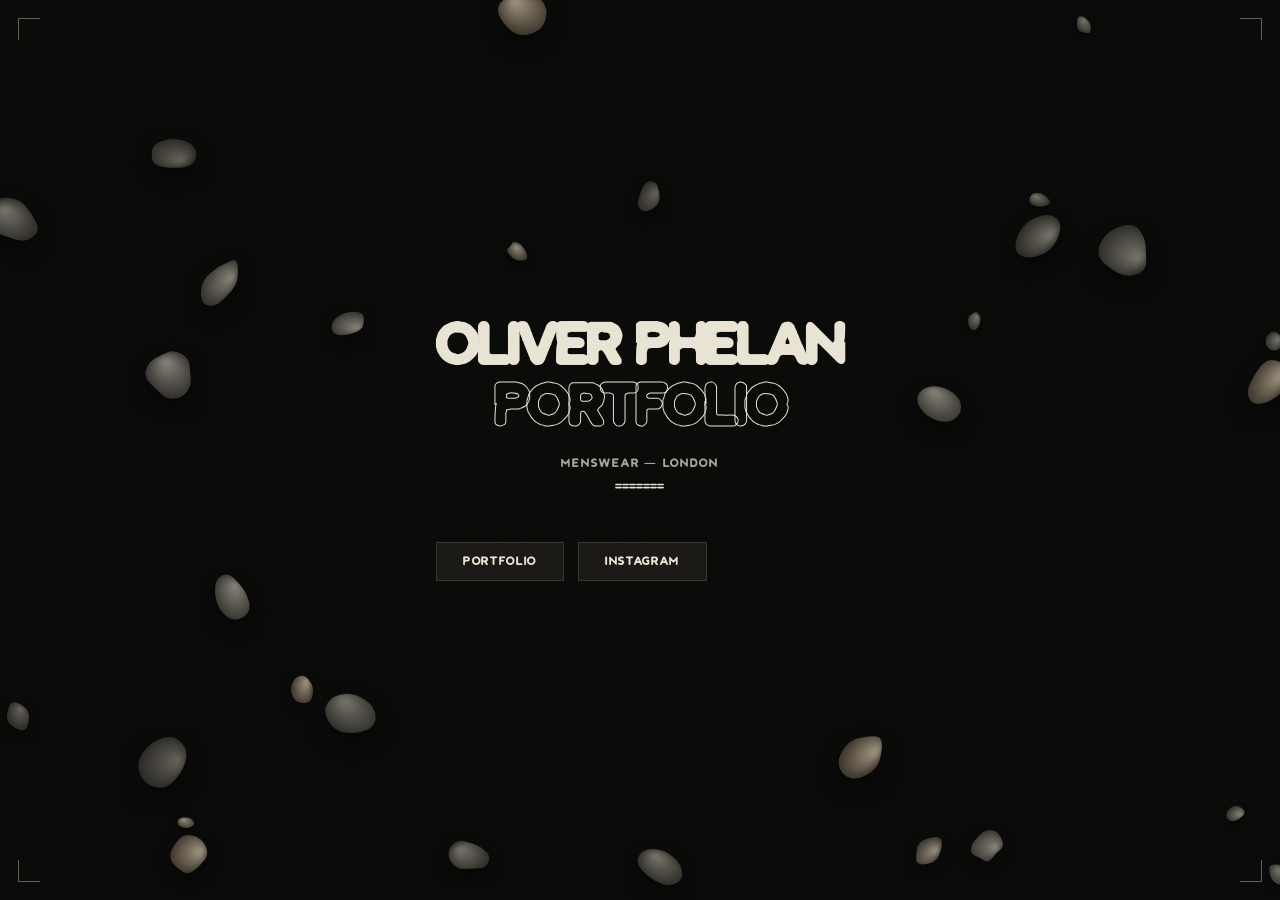
==== index.html @ bff5ec64 "Update index.html" ====
<!DOCTYPE html>
<html lang="en">
<head>
<meta charset="UTF-8">
<meta name="viewport" content="width=device-width, initial-scale=1.0">
<title>Oliver Phelan Portfolio</title>
<link rel="preconnect" href="https://fonts.googleapis.com">
<link href="https://fonts.googleapis.com/css2?family=Baloo+2:wght@400;500;700&display=swap" rel="stylesheet">
<link rel="stylesheet" href="assets/css/style.css">
<style>
  body{ overflow: hidden; }

  .stage{
    position: relative;
    z-index: 2;
    height: 100vh;
    width: 100vw;
    display: flex;
    flex-direction: column;
    align-items: center;
    justify-content: center;
    text-align: center;
  }

  #pebbles{
    position: fixed;
    inset: 0;
    z-index: 1;
    display: block;
  }

  .mark{
    font-family: var(--display);
    font-weight: 700;
    font-size: clamp(28px, 5.4vw, 58px);
    line-height: 1.05;
    letter-spacing: -0.005em;
    text-transform: uppercase;
    margin: 0;
  }

  .mark span{ display:block; }
  .mark .out{ -webkit-text-stroke: 1px var(--bone); color: transparent; }

  .tagline{
    margin-top: 18px;
    font-family: var(--mono);
    font-size: 12px;
    letter-spacing: 0.16em;
    text-transform: uppercase;
    color: var(--bone-dim);
  }

  nav.links{
    display: flex;
    gap: 14px;
    margin-top: 46px;
  }

  .tab{
    font-family: var(--mono);
    font-size: 12px;
    letter-spacing: 0.14em;
    text-transform: uppercase;
    padding: 13px 26px;
    border: 1px solid var(--line);
    background: var(--panel);
    transition: border-color 0.2s ease, color 0.2s ease, transform 0.15s ease;
  }
  .tab:hover{
    border-color: var(--rust);
    color: var(--bone);
    transform: translateY(-1px);
  }

</style>
</head>
<body class="grain">

  <div class="bracket-frame">
    <span class="tl"></span><span class="tr"></span><span class="bl"></span><span class="br"></span>
  </div>

  <canvas id="pebbles"></canvas>

  <div class="stage" id="stage">
    <div id="content">
      <h1 class="mark">
        <span>Oliver Phelan</span>
        <span class="out">Portfolio</span>
      </h1>
      <p class="tagline">Menswear — London</p>

=======
    <nav class="links">
      <a class="tab" href="portfolio.html">Portfolio</a>
      <a class="tab" href="https://instagram.com/1027.004.04204" target="_blank" rel="noopener">Instagram</a>
    </nav>

  </div>

<script src="assets/js/pebbles.js"></script>
</body>
</html>
---- assets/css/style.css ----
/* ===========================================================
   TOKENS
   Palette pulls from natural dye tones (rust/madder, dye-vat
   olive) against undyed canvas and near-black. Corner brackets
   reference flight-case hardware.

   FONT: Squid Boy Regular is a paid font, so it can't be linked
   from a free CDN. Buy it, then drop the file into
   assets/fonts/ as SquidBoyRegular.woff2 (or .otf/.ttf and
   adjust the @font-face src below) and it takes over
   automatically — Baloo 2 is just the placeholder until then.
   =========================================================== */
@font-face{
  font-family: 'Squid Boy Regular';
  src: url('../fonts/SquidBoyRegular.woff2') format('woff2'),
       url('../fonts/SquidBoyRegular.otf') format('opentype'),
       url('../fonts/SquidBoyRegular.ttf') format('truetype');
  font-weight: 400;
  font-style: normal;
  font-display: swap;
}

:root{
  --ink: #0a0a09;
  --ink-2: #141311;
  --panel: #1b1916;
  --bone: #e9e3d4;
  --bone-dim: #a8a297;
  --rust: #9a4e2e;
  --olive: #4f4a34;
  --line: rgba(233,227,212,0.14);
  --mesh: rgba(233,227,212,0.05);

  --display: 'Squid Boy Regular', 'Baloo 2', sans-serif;
  --mono: 'Squid Boy Regular', 'Baloo 2', sans-serif;
  --body: 'Squid Boy Regular', 'Baloo 2', sans-serif;
}

*{ box-sizing: border-box; }

html, body{
  margin: 0;
  padding: 0;
  background: var(--ink);
  color: var(--bone);
  font-family: var(--body);
  height: 100%;
}

a{ color: inherit; text-decoration: none; }

/* Grain + raked-sand texture, layered as fixed backgrounds so it
   reads as a surface rather than a decoration on top of content. */
.textured{
  position: relative;
  background-color: var(--ink);
  background-image:
    radial-gradient(circle at 1px 1px, rgba(233,227,212,0.05) 1px, transparent 1px),
    repeating-radial-gradient(circle at 50% 115%, transparent 0, transparent 21px, rgba(233,227,212,0.045) 22px, transparent 23px),
    repeating-radial-gradient(circle at 8% -10%, transparent 0, transparent 34px, rgba(233,227,212,0.03) 35px, transparent 36px);
  background-size: 4px 4px, 100% 100%, 100% 100%;
}

/* film-grain noise overlay via SVG turbulence, kept subtle */
.grain::before{
  content: "";
  position: fixed;
  inset: 0;
  pointer-events: none;
  opacity: 0.05;
  mix-blend-mode: overlay;
  background-image: url("data:image/svg+xml;utf8,<svg xmlns='http://www.w3.org/2000/svg' width='120' height='120'><filter id='n'><feTurbulence type='fractalNoise' baseFrequency='0.9' numOctaves='2' stitchTiles='stitch'/></filter><rect width='100%25' height='100%25' filter='url(%23n)'/></svg>");
  z-index: 999;
}

/* flight-case corner brackets */
.bracket-frame{
  position: fixed;
  inset: 18px;
  pointer-events: none;
  z-index: 998;
}
.bracket-frame span{
  position: absolute;
  width: 22px;
  height: 22px;
  border: 1.5px solid var(--bone-dim);
  opacity: 0.55;
}
.bracket-frame .tl{ top:0; left:0; border-right:none; border-bottom:none; }
.bracket-frame .tr{ top:0; right:0; border-left:none; border-bottom:none; }
.bracket-frame .bl{ bottom:0; left:0; border-right:none; border-top:none; }
.bracket-frame .br{ bottom:0; right:0; border-left:none; border-top:none; }

.eyebrow{
  font-family: var(--mono);
  font-size: 11px;
  letter-spacing: 0.18em;
  text-transform: uppercase;
  color: var(--bone-dim);
}

.hairline{
  height: 1px;
  background: var(--line);
  border: none;
}
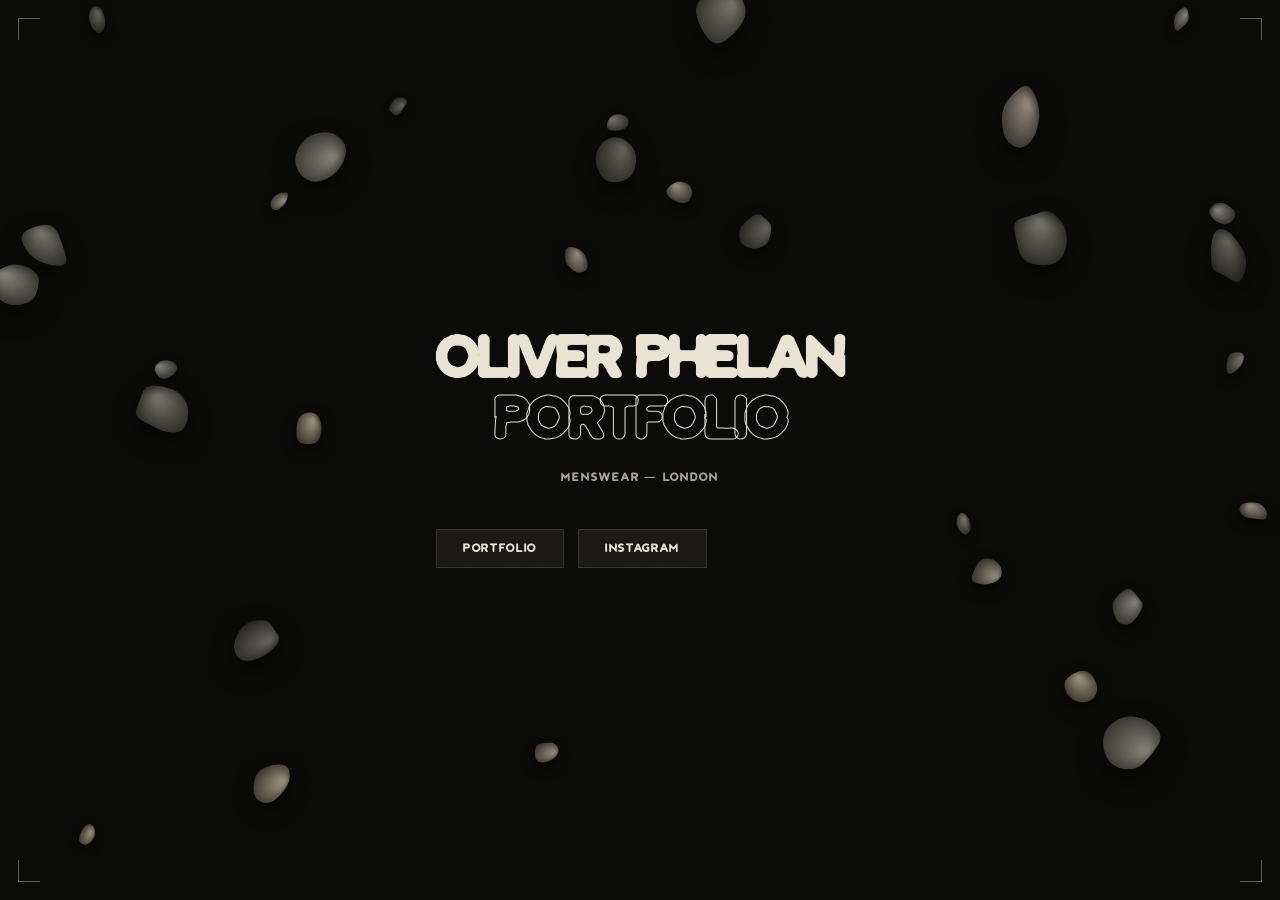
==== commit 85c80176: "Update index.html" ====
--- a/index.html
+++ b/index.html
@@ -91,7 +91,6 @@
       </h1>
       <p class="tagline">Menswear — London</p>
 
-=======
     <nav class="links">
       <a class="tab" href="portfolio.html">Portfolio</a>
       <a class="tab" href="https://instagram.com/1027.004.04204" target="_blank" rel="noopener">Instagram</a>
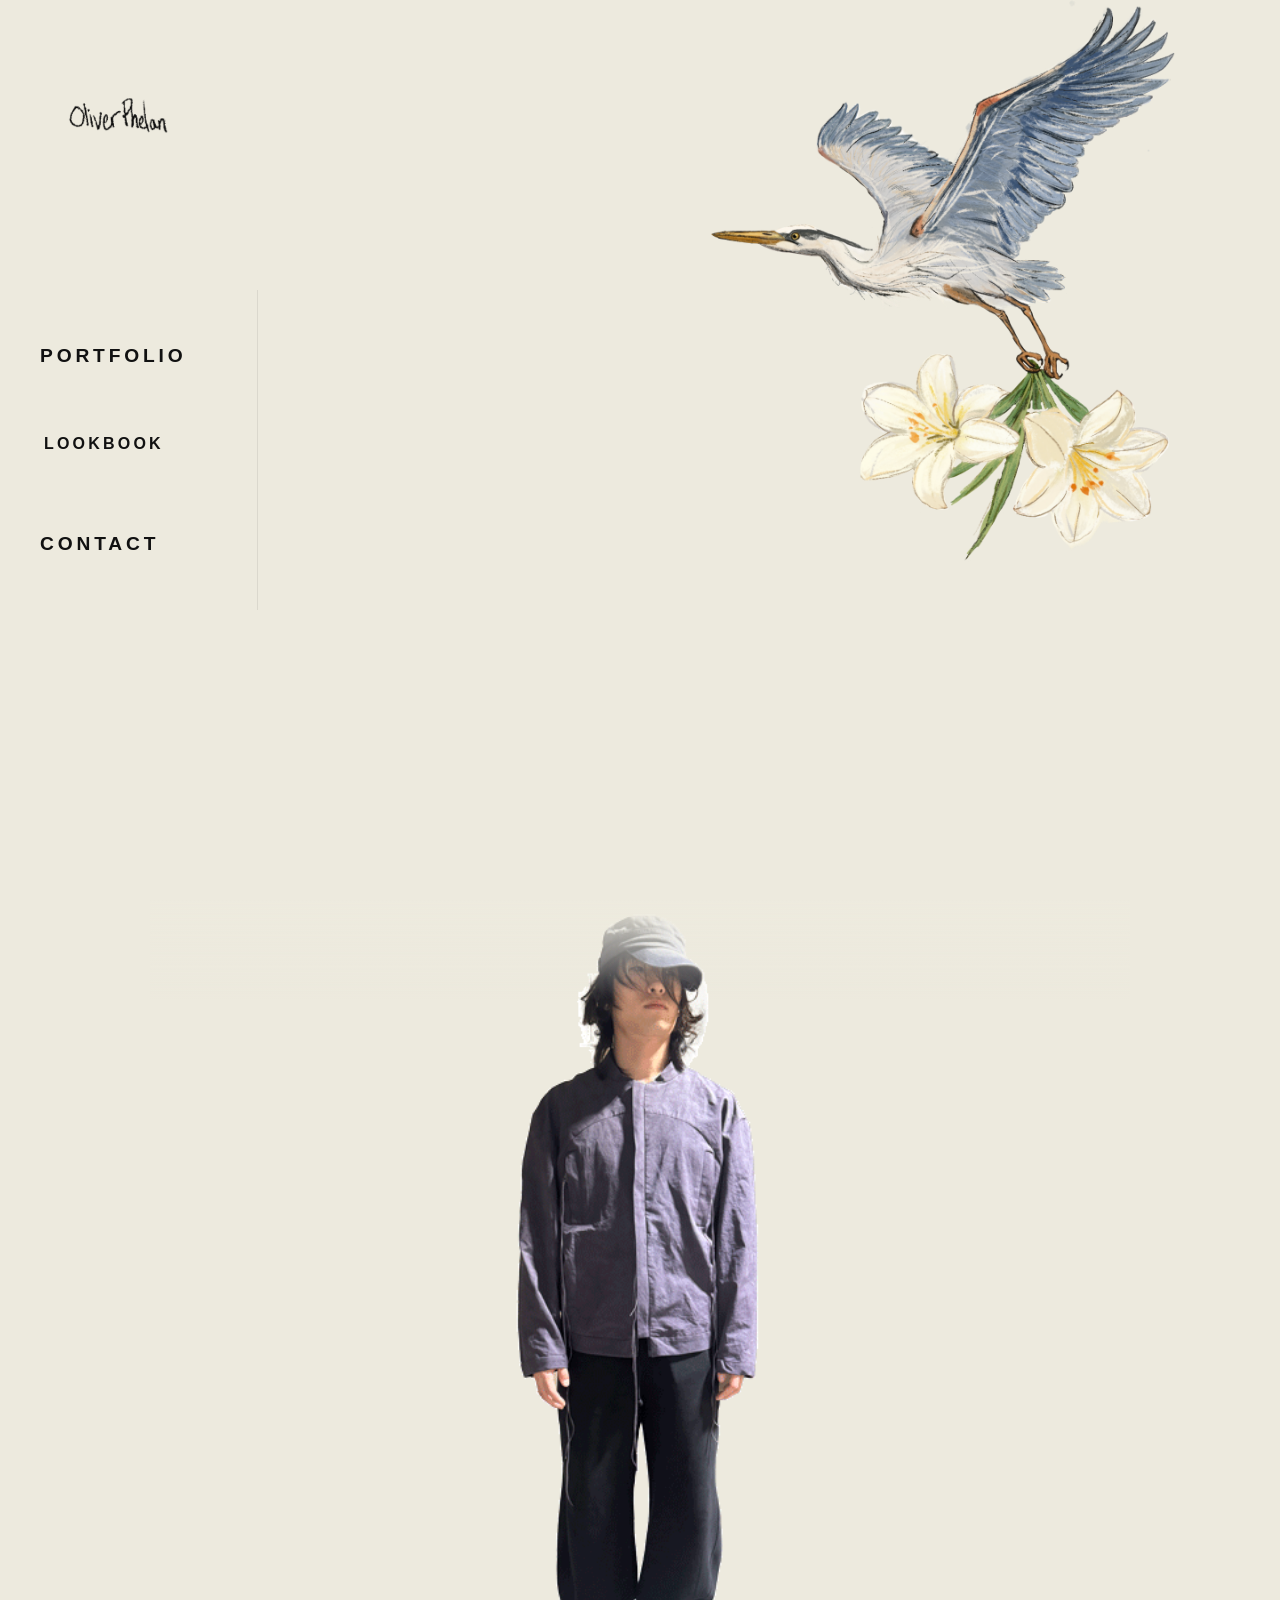
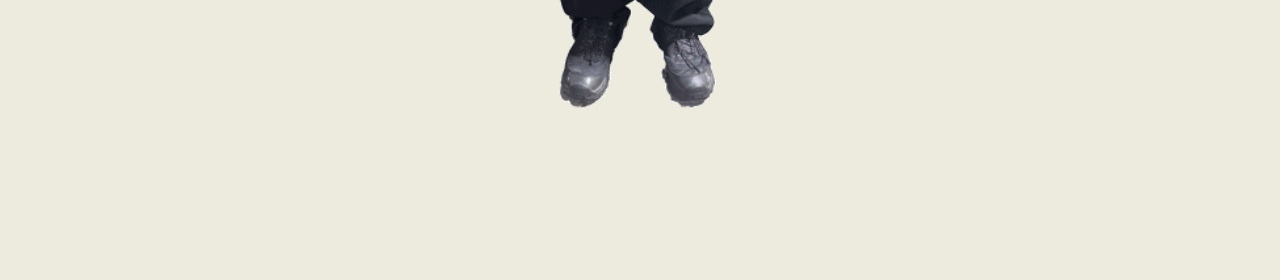
==== commit 321d723c: "changes" ====
--- a/index.html
+++ b/index.html
@@ -3,101 +3,537 @@
 <head>
 <meta charset="UTF-8">
 <meta name="viewport" content="width=device-width, initial-scale=1.0">
-<title>Oliver Phelan Portfolio</title>
+<title>Olivier Phelan — Portfolio</title>
 <link rel="preconnect" href="https://fonts.googleapis.com">
 <link href="https://fonts.googleapis.com/css2?family=Baloo+2:wght@400;500;700&display=swap" rel="stylesheet">
-<link rel="stylesheet" href="assets/css/style.css">
 <style>
-  body{ overflow: hidden; }
-
-  .stage{
+  :root {
+    color-scheme: light;
+    font-family: 'Squid Boy Regular', 'Baloo 2', sans-serif;
+  }
+
+  * {
+    box-sizing: border-box;
+    margin: 0;
+    padding: 0;
+  }
+
+  html, body {
+    min-height: 100%;
+    background: #EDEADE;
+    color: #111111;
+    overflow-x: hidden;
+  }
+
+  body {
+    --mouse-x: 50%;
+    --mouse-y: 50%;
+  }
+
+  .page {
+    min-height: 100vh;
+    display: grid;
+    grid-template-columns: 0.45fr 1.1fr;
+    align-items: center;
+    justify-items: start;
+    padding: 80px 80px 80px;
+    gap: 40px;
     position: relative;
+    z-index: 1;
+  }
+
+  body::after {
+    content: '';
+    position: fixed;
+    inset: 0;
+    pointer-events: none;
+    background-image:
+      radial-gradient(circle at var(--mouse-x) var(--mouse-y), rgba(255,255,255,0.40), transparent 12%),
+      url('data:image/svg+xml;utf8,<svg xmlns="http://www.w3.org/2000/svg" width="300" height="300"><filter id="n"><feTurbulence type="fractalNoise" baseFrequency="0.9" numOctaves="2" stitchTiles="stitch"/></filter><rect width="100%" height="100%" filter="url(%23n)"/></svg>');
+    mix-blend-mode: screen;
+    opacity: 0.7;
+    z-index: -2;
+    transition: opacity 0.15s ease;
+  }
+
+  .hero-flyer {
+    position: fixed;
+    right: clamp(32px, 10vw, 96px);
+    top: 32%;
+    transform: translate(0, -50%);
+    width: min(520px, 40vw);
+    max-width: 480px;
     z-index: 2;
-    height: 100vh;
-    width: 100vw;
+    display: block;
+    cursor: pointer;
+    animation: fly-around 5.8s ease-in-out infinite;
+    transition: transform 240ms ease;
+  }
+
+  .hero-flyer:hover {
+    transform: translate(0, -50%) scale(1.02);
+  }
+
+  .hero-flyer img {
+    width: 100%;
+    height: auto;
+    display: block;
+    object-fit: contain;
+    border-radius: 0;
+    box-shadow: none;
+    background: transparent;
+  }
+
+  @keyframes fly-around {
+    0%, 100% { transform: translate(0, -50%) rotate(-1deg) scale(1); }
+    18% { transform: translate(8px, -54%) rotate(2deg) scale(1.01); }
+    38% { transform: translate(-10px, -48%) rotate(-2deg) scale(0.99); }
+    62% { transform: translate(7px, -50%) rotate(1deg) scale(1.02); }
+    82% { transform: translate(-5px, -52%) rotate(-1deg) scale(0.98); }
+  }
+
+  .landing-logo-link {
+    position: fixed;
+    top: 28px;
+    left: 28px;
+    width: min(300px, 34vw);
+    max-width: 260px;
+    z-index: 2;
+    display: block;
+    text-decoration: none;
+  }
+
+  .landing-logo {
+    width: 100%;
+    height: auto;
+    object-fit: contain;
+    display: block;
+    pointer-events: none;
+  }
+
+  .side-nav {
     display: flex;
     flex-direction: column;
-    align-items: center;
     justify-content: center;
-    text-align: center;
-  }
-
-  #pebbles{
-    position: fixed;
-    inset: 0;
+    align-items: flex-start;
+    gap: 60px;
+    position: absolute;
+    top: 50%;
+    left: 40px;
+    transform: translateY(-50%);
+    min-height: auto;
+  }
+
+  .side-nav::before {
+    content: '';
+    position: absolute;
+    right: -50px;
+    top: 50%;
+    transform: translateY(-50%);
+    width: 1px;
+    height: 320px;
+    background: rgba(17,17,17,0.08);
+  }
+
+  .side-link {
+    font-size: 16px;
+    letter-spacing: 0.2em;
+    text-transform: uppercase;
+    font-weight: 700;
+    color: #111111;
+    text-decoration: none;
+    transition: transform 0.2s ease, color 0.2s ease;
+  }
+
+  .lookbook-group {
+    display: flex;
+    flex-direction: column;
+    gap: 12px;
+    padding-left: 4px;
+  }
+
+  .lookbook-title {
+    font-size: 16px;
+    letter-spacing: 0.2em;
+    text-transform: uppercase;
+    font-weight: 700;
+    color: #111111;
+    text-align: left;
+    cursor: default;
+  }
+
+  .lookbook-list {
+    max-height: 0;
+    opacity: 0;
+    visibility: hidden;
+    overflow: visible;
+    display: flex;
+    flex-direction: column;
+    gap: 10px;
+    padding-left: 14px;
+    transition: max-height 320ms ease, opacity 320ms ease, visibility 320ms ease;
+  }
+
+  .lookbook-group:hover .lookbook-list {
+    max-height: 260px;
+    opacity: 1;
+    visibility: visible;
+  }
+
+  .lookbook-item {
+    display: block;
+    font-size: 16px;
+    letter-spacing: 0.2em;
+    text-transform: uppercase;
+    color: #111111;
+    text-decoration: none;
+    opacity: 0;
+    transform: translateY(-6px);
+    transition: transform 220ms ease, opacity 220ms ease;
+    white-space: nowrap;
+  }
+
+  .lookbook-item:hover {
+    opacity: 1;
+  }
+
+  .lookbook-group:hover .lookbook-item:nth-of-type(1) {
+    opacity: 0.9;
+    transform: translateY(0) translateX(4px);
+    transition-delay: 80ms;
+  }
+
+  .lookbook-group:hover .lookbook-item:nth-of-type(2) {
+    opacity: 0.9;
+    transform: translateY(0) translateX(8px);
+    transition-delay: 140ms;
+  }
+
+  .lookbook-group:hover .lookbook-item:nth-of-type(3) {
+    opacity: 0.9;
+    transform: translateY(0) translateX(12px);
+    transition-delay: 200ms;
+  }
+
+  .lookbook-item:nth-of-type(2) {
+    transform: translateX(8px);
+  }
+
+  .lookbook-item:nth-of-type(3) {
+    transform: translateX(12px);
+  }
+
+  .side-nav a.side-link,
+  .lookbook-item {
+    font-size: 19.2px;
+    padding: 8px 0;
+    display: inline-block;
+  }
+
+  .side-link:hover {
+    color: #000000;
+    transform: translateX(8px);
+  }
+
+  .section {
+    padding: 120px 80px;
+    max-width: 960px;
+    margin: 0 auto;
+  }
+
+  .hero-gif-section {
+    padding: 0 80px 140px;
+    max-width: 980px;
+    margin: 0 auto;
+    position: relative;
     z-index: 1;
+  }
+
+  .hero-gif-inner {
+    display: grid;
+    place-items: center;
+    gap: 28px;
+    background: transparent;
+  }
+
+  .hero-gif-inner img {
+    width: min(100%, 630px);
+    max-width: 100%;
+    height: auto;
     display: block;
-  }
-
-  .mark{
-    font-family: var(--display);
-    font-weight: 700;
-    font-size: clamp(28px, 5.4vw, 58px);
-    line-height: 1.05;
-    letter-spacing: -0.005em;
-    text-transform: uppercase;
-    margin: 0;
-  }
-
-  .mark span{ display:block; }
-  .mark .out{ -webkit-text-stroke: 1px var(--bone); color: transparent; }
-
-  .tagline{
-    margin-top: 18px;
-    font-family: var(--mono);
-    font-size: 12px;
-    letter-spacing: 0.16em;
-    text-transform: uppercase;
-    color: var(--bone-dim);
-  }
-
-  nav.links{
-    display: flex;
-    gap: 14px;
-    margin-top: 46px;
-  }
-
-  .tab{
-    font-family: var(--mono);
-    font-size: 12px;
-    letter-spacing: 0.14em;
-    text-transform: uppercase;
-    padding: 13px 26px;
-    border: 1px solid var(--line);
-    background: var(--panel);
-    transition: border-color 0.2s ease, color 0.2s ease, transform 0.15s ease;
-  }
-  .tab:hover{
-    border-color: var(--rust);
-    color: var(--bone);
-    transform: translateY(-1px);
-  }
-
+    object-fit: contain;
+    border-radius: 22px;
+    box-shadow: none;
+    background: transparent;
+  }
+
+  .hero-gif-section::before {
+    content: '';
+    position: absolute;
+    top: 0;
+    left: 0;
+    right: 0;
+    height: 100px;
+    background: linear-gradient(180deg, #EDEADE 0%, rgba(237,234,222,0) 100%);
+    pointer-events: none;
+  }
+
+  .section + .section {
+    padding-top: 80px;
+  }
+
+  .section h2 {
+    font-size: 32px;
+    margin-bottom: 16px;
+  }
+
+  .section p {
+    color: #6f6a60;
+    line-height: 1.8;
+    max-width: 42rem;
+  }
+
+  @media (max-width: 1080px) {
+    .page {
+      grid-template-columns: 1fr;
+      padding: 80px 40px 100px;
+    }
+
+    .side-nav {
+      flex-direction: row;
+      justify-content: center;
+      align-items: center;
+      gap: 24px;
+    }
+
+    .side-nav::before {
+      display: none;
+    }
+  }
+
+  @media (max-width: 720px) {
+    .page {
+      padding: 80px 24px 80px;
+      gap: 24px;
+    }
+
+    .hero-flyer {
+      position: absolute;
+      right: 50%;
+      top: 20%;
+      transform: translate(50%, -50%);
+      width: min(440px, 72vw);
+      max-width: 440px;
+    }
+
+    .side-nav {
+      flex-direction: column;
+      gap: 18px;
+    }
+  }
+  /* Flower hover visual for interactive elements */
+  a, button, .side-link, .lookbook-item, .contact-link, .carousel-item {
+    position: relative;
+    z-index: 1;
+    overflow: visible;
+  }
+
+  a::before, button::before, .side-link::before, .lookbook-item::before, .contact-link::before, .carousel-item::before {
+    content: '';
+    position: absolute;
+    left: 50%;
+    top: 50%;
+    transform: translate(-50%, -50%) translate(var(--flower-dx, 0px), var(--flower-dy, 0px)) rotate(var(--flower-rot, 0deg)) scale(var(--flower-scale, 1));
+    width: var(--flower-size, 120px);
+    height: var(--flower-size, 120px);
+    background-image: url('assets/flower.png');
+    background-size: contain;
+    background-repeat: no-repeat;
+    opacity: 0;
+    pointer-events: none;
+    transition: opacity 260ms ease, transform 260ms ease;
+    z-index: 0;
+  }
+
+  .flower-hover::before {
+    opacity: 0.22;
+  }
 </style>
 </head>
-<body class="grain">
-
-  <div class="bracket-frame">
-    <span class="tl"></span><span class="tr"></span><span class="bl"></span><span class="br"></span>
+<body>
+  <a class="landing-logo-link" href="contact.html" aria-label="Contact">
+    <img class="landing-logo" src="assets/top-left.png" alt="Top left logo" />
+  </a>
+  <div class="page">
+    <nav class="side-nav">
+      <a class="side-link" href="portfolio.html">Portfolio</a>
+      <div class="lookbook-group">
+        <span class="lookbook-title">Lookbook</span>
+        <div class="lookbook-list">
+          <a class="lookbook-item" href="lookbook.html#section-63">SECTION 63</a>
+          <a class="lookbook-item" href="lookbook.html#boro">BORO</a>
+          <a class="lookbook-item" href="lookbook.html#seduction">SEDUCTION</a>
+        </div>
+      </div>
+      <a class="side-link" href="contact.html">Contact</a>
+    </nav>
   </div>
 
-  <canvas id="pebbles"></canvas>
-
-  <div class="stage" id="stage">
-    <div id="content">
-      <h1 class="mark">
-        <span>Oliver Phelan</span>
-        <span class="out">Portfolio</span>
-      </h1>
-      <p class="tagline">Menswear — London</p>
-
-    <nav class="links">
-      <a class="tab" href="portfolio.html">Portfolio</a>
-      <a class="tab" href="https://instagram.com/1027.004.04204" target="_blank" rel="noopener">Instagram</a>
-    </nav>
-
+  <a class="hero-flyer" href="https://www.instagram.com/1027.004.04204/?hl=en" target="_blank" rel="noreferrer" aria-label="Visit Instagram">
+    <img src="assets/hero-front.png" alt="Front page hero image for Instagram" />
+  </a>
+
+  <div class="hero-gif-section">
+    <div class="hero-gif-inner">
+      <img src="assets/hero.gif" alt="Scroll reveal hero GIF" />
+    </div>
   </div>
 
-<script src="assets/js/pebbles.js"></script>
+<script>
+  const body = document.body;
+
+  document.addEventListener('mousemove', event => {
+    const x = (event.clientX / window.innerWidth) * 100;
+    const y = (event.clientY / window.innerHeight) * 100;
+    body.style.setProperty('--mouse-x', `${x}%`);
+    body.style.setProperty('--mouse-y', `${y}%`);
+  });
+
+  // Global flower cursor: cycles images from assets/flowers and crossfades between them
+  (function(){
+    // build image list: flowers_03.png .. flowers_27.png
+    const images = [];
+    for(let i=3;i<=27;i++){
+      const n = String(i).padStart(2,'0');
+      images.push(`assets/flowers/flowers_${n}.png`);
+    }
+
+    // create container
+    const container = document.createElement('div');
+    container.id = 'flower-cursor';
+    container.setAttribute('aria-hidden','true');
+    container.style.position = 'fixed';
+    container.style.left = '50%';
+    container.style.top = '50%';
+    container.style.width = '120px';
+    container.style.height = '120px';
+    container.style.pointerEvents = 'none';
+    container.style.transform = 'translate(-50%,-50%)';
+    container.style.transition = 'opacity 260ms ease, transform 120ms linear';
+    container.style.opacity = '0';
+    container.style.zIndex = '0';
+    container.innerHTML = '<img class="flower-image"/>';
+    document.body.appendChild(container);
+
+    const flowerImg = container.querySelector('.flower-image');
+    flowerImg.style.position = 'absolute';
+    flowerImg.style.left = '0';
+    flowerImg.style.top = '0';
+    flowerImg.style.width = '100%';
+    flowerImg.style.height = '100%';
+    flowerImg.style.objectFit = 'contain';
+    flowerImg.style.pointerEvents = 'none';
+    flowerImg.style.transition = 'opacity 380ms ease';
+    flowerImg.style.opacity = '0';
+
+    function preload(src){ const i = new Image(); i.src = src; }
+
+    let order = images.slice().sort(() => Math.random() - 0.5);
+    let idx = Math.floor(Math.random() * order.length);
+    flowerImg.src = order[idx];
+    flowerImg.style.opacity = '1';
+    preload(order[(idx + 1) % order.length]);
+
+    let cycleTimer = 0;
+    function crossfadeTo(src){
+      flowerImg.style.opacity = '0';
+      setTimeout(() => {
+        flowerImg.src = src;
+        flowerImg.style.opacity = '1';
+      }, 260);
+    }
+    function startCycle(){ if(cycleTimer) clearInterval(cycleTimer); cycleTimer = setInterval(() => { idx = (idx + 1) % order.length; crossfadeTo(order[idx]); }, 2600); }
+    function stopCycle(){ if(cycleTimer) clearInterval(cycleTimer); cycleTimer = 0; }
+
+    // motion animation for subtle wind-like offsets
+    let animRaf = 0;
+    let animSeed = Math.random()*1000;
+    let animStart = 0;
+    function startAnimFor(target){
+      if(!target) return;
+      if(!target.dataset.flowerSeed) target.dataset.flowerSeed = String(Math.random()*1000);
+      animSeed = +target.dataset.flowerSeed;
+      const size = Math.min(220, Math.max(72, Math.round(target.offsetWidth * 0.9)));
+      container.style.width = size + 'px';
+      container.style.height = size + 'px';
+      container.style.setProperty('--flower-size', size + 'px');
+      animStart = performance.now();
+      function frame(t){
+        if(container._lockedTo !== target) return;
+        const dt = (t - animStart)/1000;
+        const ax = Math.sin(dt*1.2 + animSeed) * 8 + (animSeed%3 - 1);
+        const ay = Math.cos(dt*1.1 + animSeed*1.5) * 5;
+        const rot = Math.sin(dt*0.8 + animSeed*0.7) * 4;
+        container.style.transform = `translate(-50%,-50%) translate(${ax.toFixed(2)}px, ${ay.toFixed(2)}px) rotate(${rot.toFixed(2)}deg)`;
+        animRaf = requestAnimationFrame(frame);
+      }
+      cancelAnimationFrame(animRaf);
+      animRaf = requestAnimationFrame(frame);
+    }
+    function stopAnim(){ cancelAnimationFrame(animRaf); animRaf = 0; container.style.transform = 'translate(-50%,-50%)'; }
+
+    // update position: lock to target center while hovering, otherwise follow cursor
+    document.addEventListener('mousemove', e => {
+      if(container._lockedTo){
+        const r = container._lockedTo.getBoundingClientRect();
+        const x = r.left + r.width/2;
+        const y = r.top + r.height/2;
+        container.style.left = x + 'px';
+        container.style.top = y + 'px';
+      } else {
+        container.style.left = e.clientX + 'px';
+        container.style.top = e.clientY + 'px';
+      }
+    });
+
+    // hover handlers
+    let hovered = null;
+    function onHoverStart(target){
+      if(!target) return;
+      if(hovered === target) return;
+      hovered = target;
+      container._lockedTo = target;
+      container.style.opacity = '0.22';
+      idx = Math.floor(Math.random()*order.length);
+      flowerImg.src = order[idx];
+      flowerImg.style.opacity = '1';
+      preload(order[(idx+1)%order.length]);
+      startCycle();
+      startAnimFor(target);
+      target.classList.add('flower-hover');
+    }
+    function onHoverEnd(target){
+      if(hovered !== target) return;
+      target.classList.remove('flower-hover');
+      hovered = null;
+      container._lockedTo = null;
+      container.style.opacity = '0';
+      stopCycle();
+      stopAnim();
+    }
+
+    document.addEventListener('mouseover', e => {
+      const t = e.target.closest('a, button, [role="button"], .lookbook-item, .side-link, .contact-link, .carousel-item');
+      if(!t) return;
+      onHoverStart(t);
+    });
+    document.addEventListener('mouseout', e => {
+      if (!hovered) return;
+      const to = e.relatedTarget;
+      if (to && hovered.contains(to)) return;
+      onHoverEnd(hovered);
+    });
+  })();
+</script>
 </body>
 </html>
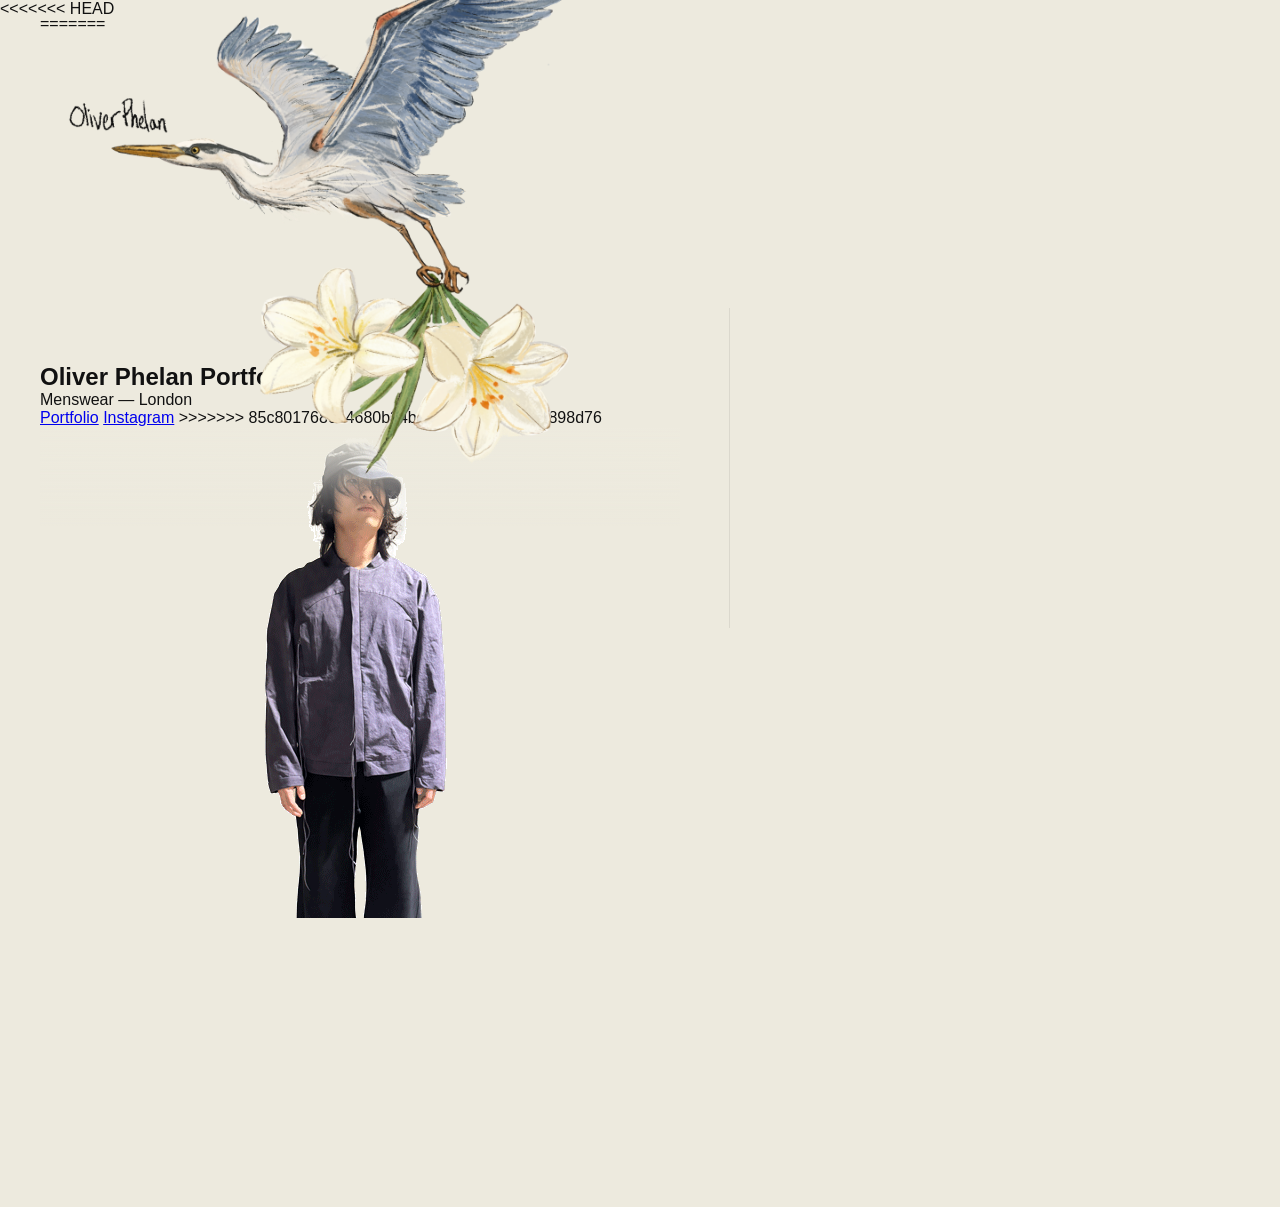
==== commit acea6dd9: "Update index.html" ====
--- a/index.html
+++ b/index.html
@@ -360,6 +360,7 @@
   }
 </style>
 </head>
+<<<<<<< HEAD
 <body>
   <a class="landing-logo-link" href="contact.html" aria-label="Contact">
     <img class="landing-logo" src="assets/top-left.png" alt="Top left logo" />
@@ -376,6 +377,27 @@
         </div>
       </div>
       <a class="side-link" href="contact.html">Contact</a>
+=======
+<body class="grain">
+
+  <div class="bracket-frame">
+    <span class="tl"></span><span class="tr"></span><span class="bl"></span><span class="br"></span>
+  </div>
+
+  <canvas id="pebbles"></canvas>
+
+  <div class="stage" id="stage">
+    <div id="content">
+      <h1 class="mark">
+        <span>Oliver Phelan</span>
+        <span class="out">Portfolio</span>
+      </h1>
+      <p class="tagline">Menswear — London</p>
+
+    <nav class="links">
+      <a class="tab" href="portfolio.html">Portfolio</a>
+      <a class="tab" href="https://instagram.com/1027.004.04204" target="_blank" rel="noopener">Instagram</a>
+>>>>>>> 85c8017686a4680b34b6b70b98b5d3cc6b898d76
     </nav>
   </div>
 
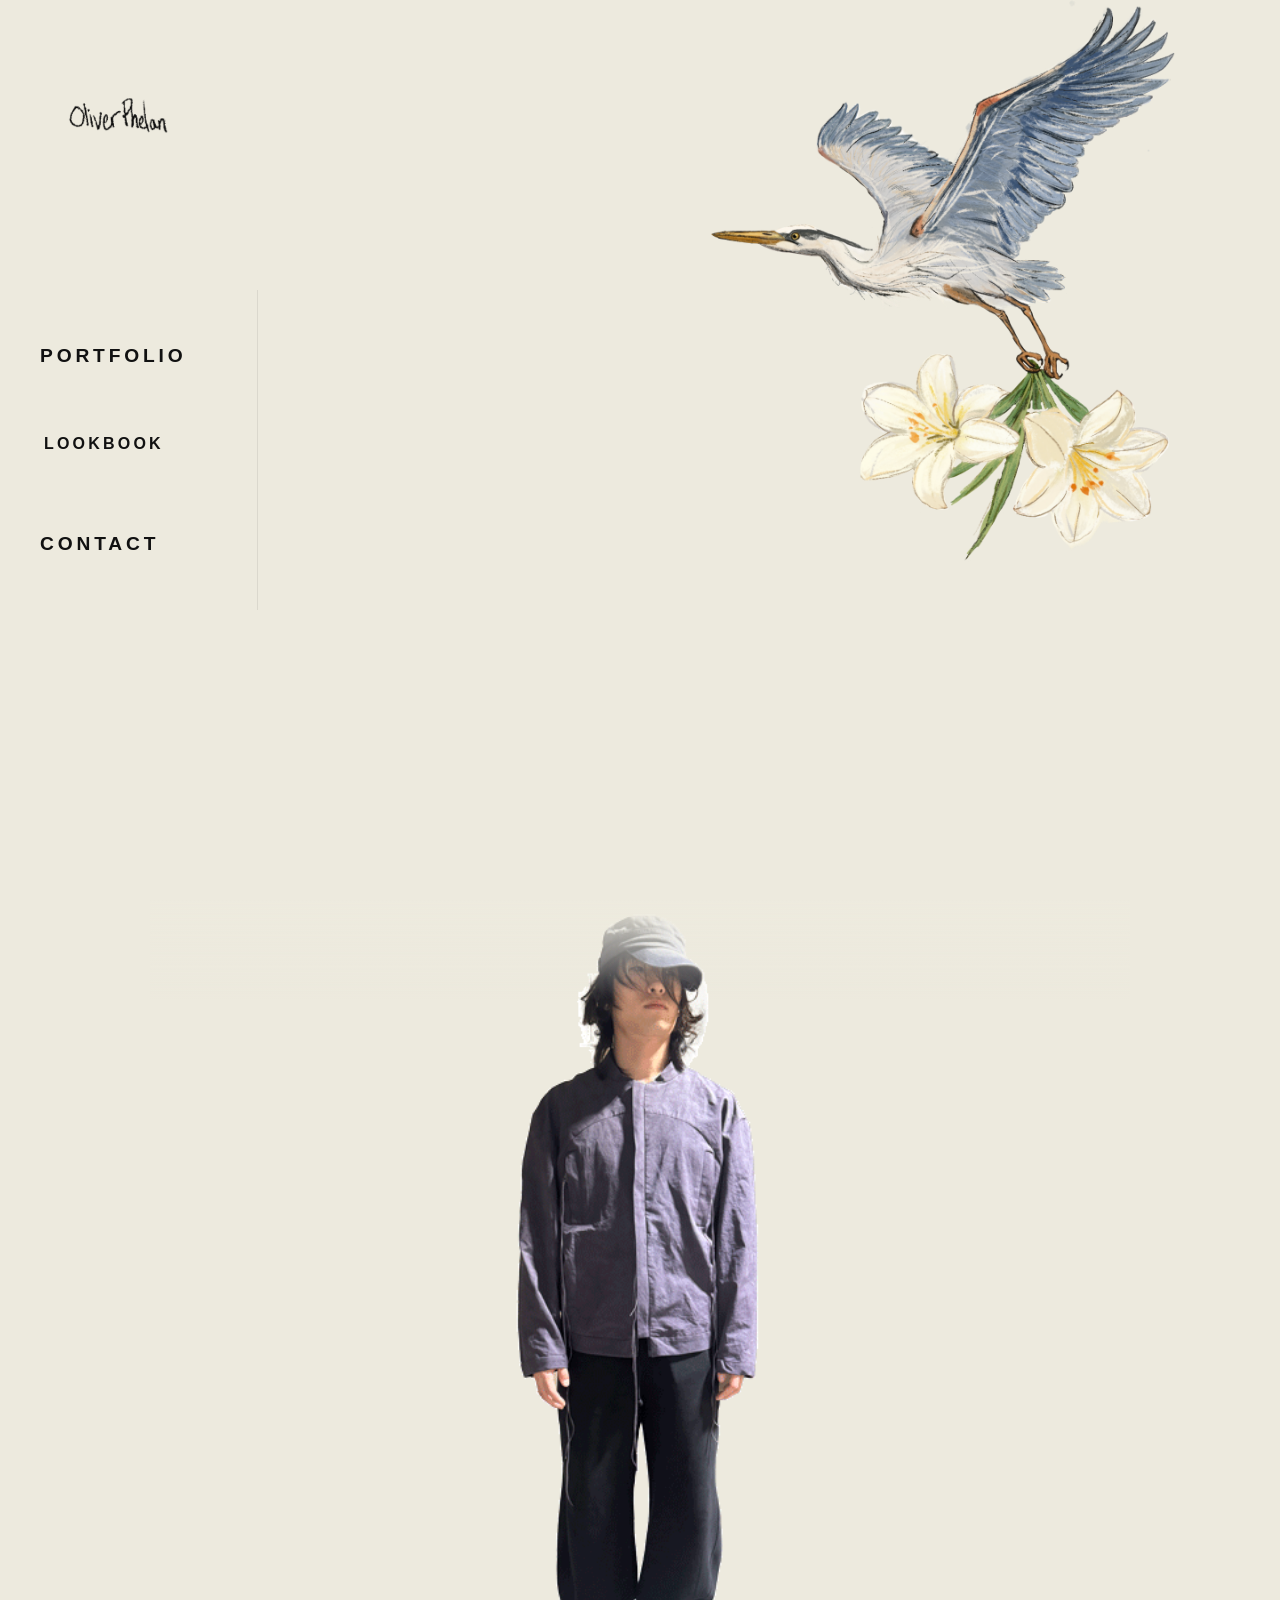
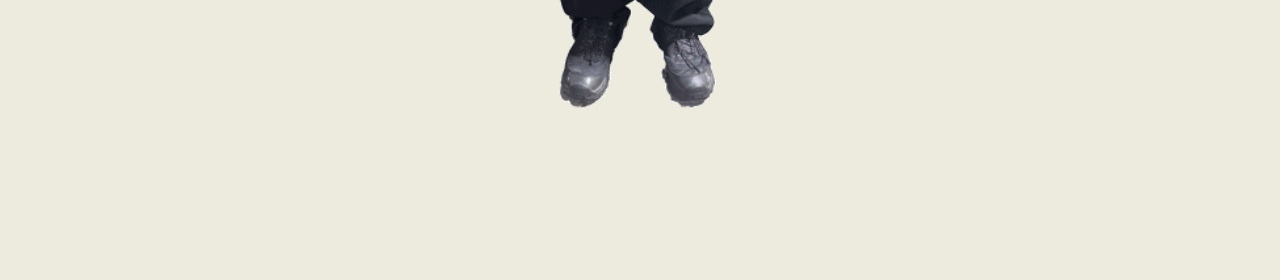
==== commit eea594d0: "Restore working landing page and update portfolio manifest" ====
--- a/index.html
+++ b/index.html
@@ -360,7 +360,6 @@
   }
 </style>
 </head>
-<<<<<<< HEAD
 <body>
   <a class="landing-logo-link" href="contact.html" aria-label="Contact">
     <img class="landing-logo" src="assets/top-left.png" alt="Top left logo" />
@@ -377,27 +376,6 @@
         </div>
       </div>
       <a class="side-link" href="contact.html">Contact</a>
-=======
-<body class="grain">
-
-  <div class="bracket-frame">
-    <span class="tl"></span><span class="tr"></span><span class="bl"></span><span class="br"></span>
-  </div>
-
-  <canvas id="pebbles"></canvas>
-
-  <div class="stage" id="stage">
-    <div id="content">
-      <h1 class="mark">
-        <span>Oliver Phelan</span>
-        <span class="out">Portfolio</span>
-      </h1>
-      <p class="tagline">Menswear — London</p>
-
-    <nav class="links">
-      <a class="tab" href="portfolio.html">Portfolio</a>
-      <a class="tab" href="https://instagram.com/1027.004.04204" target="_blank" rel="noopener">Instagram</a>
->>>>>>> 85c8017686a4680b34b6b70b98b5d3cc6b898d76
     </nav>
   </div>
 
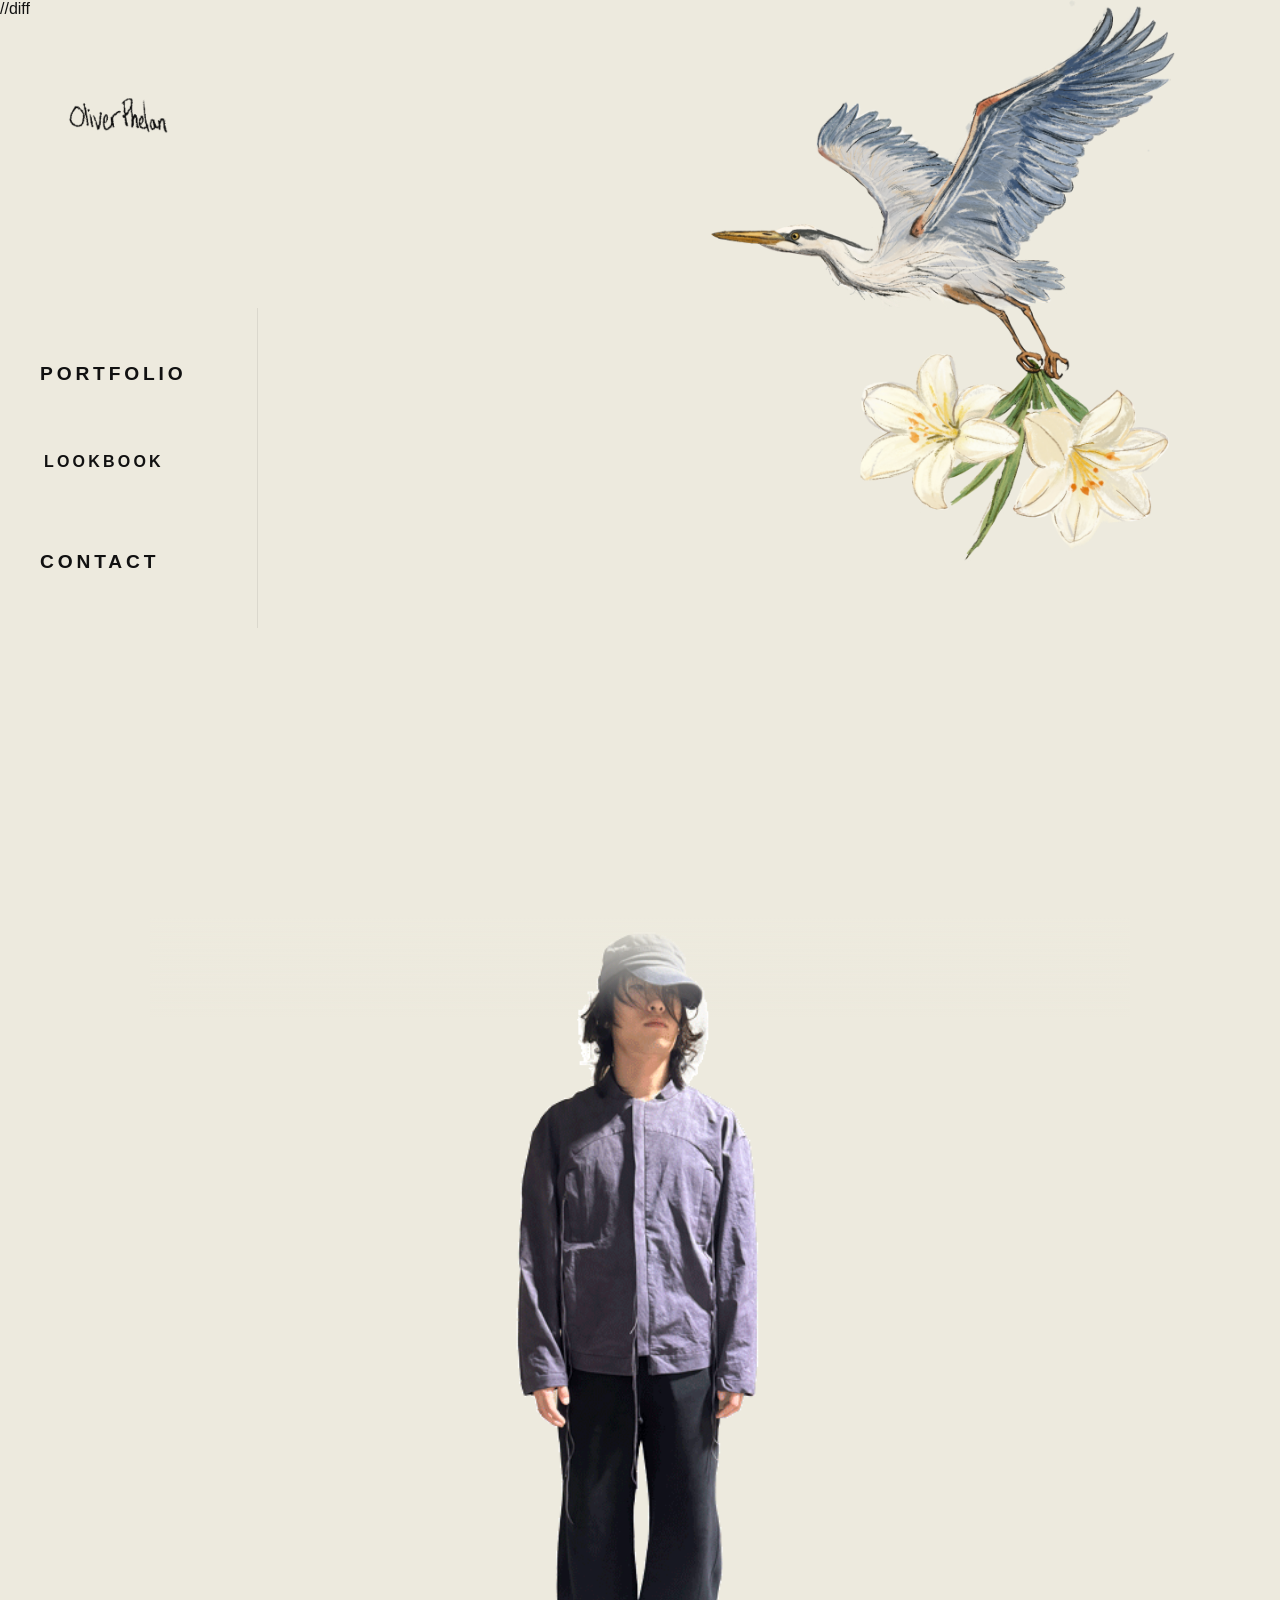
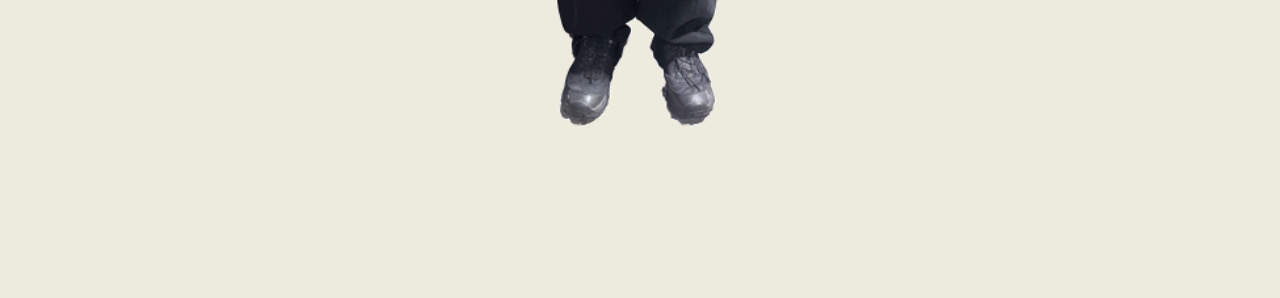
==== commit 6b038f5e: "Fix HTML syntax in index.html" ====
--- a/index.html
+++ b/index.html
@@ -1,4 +1,5 @@
 <!DOCTYPE html>
+//diff
 <html lang="en">
 <head>
 <meta charset="UTF-8">
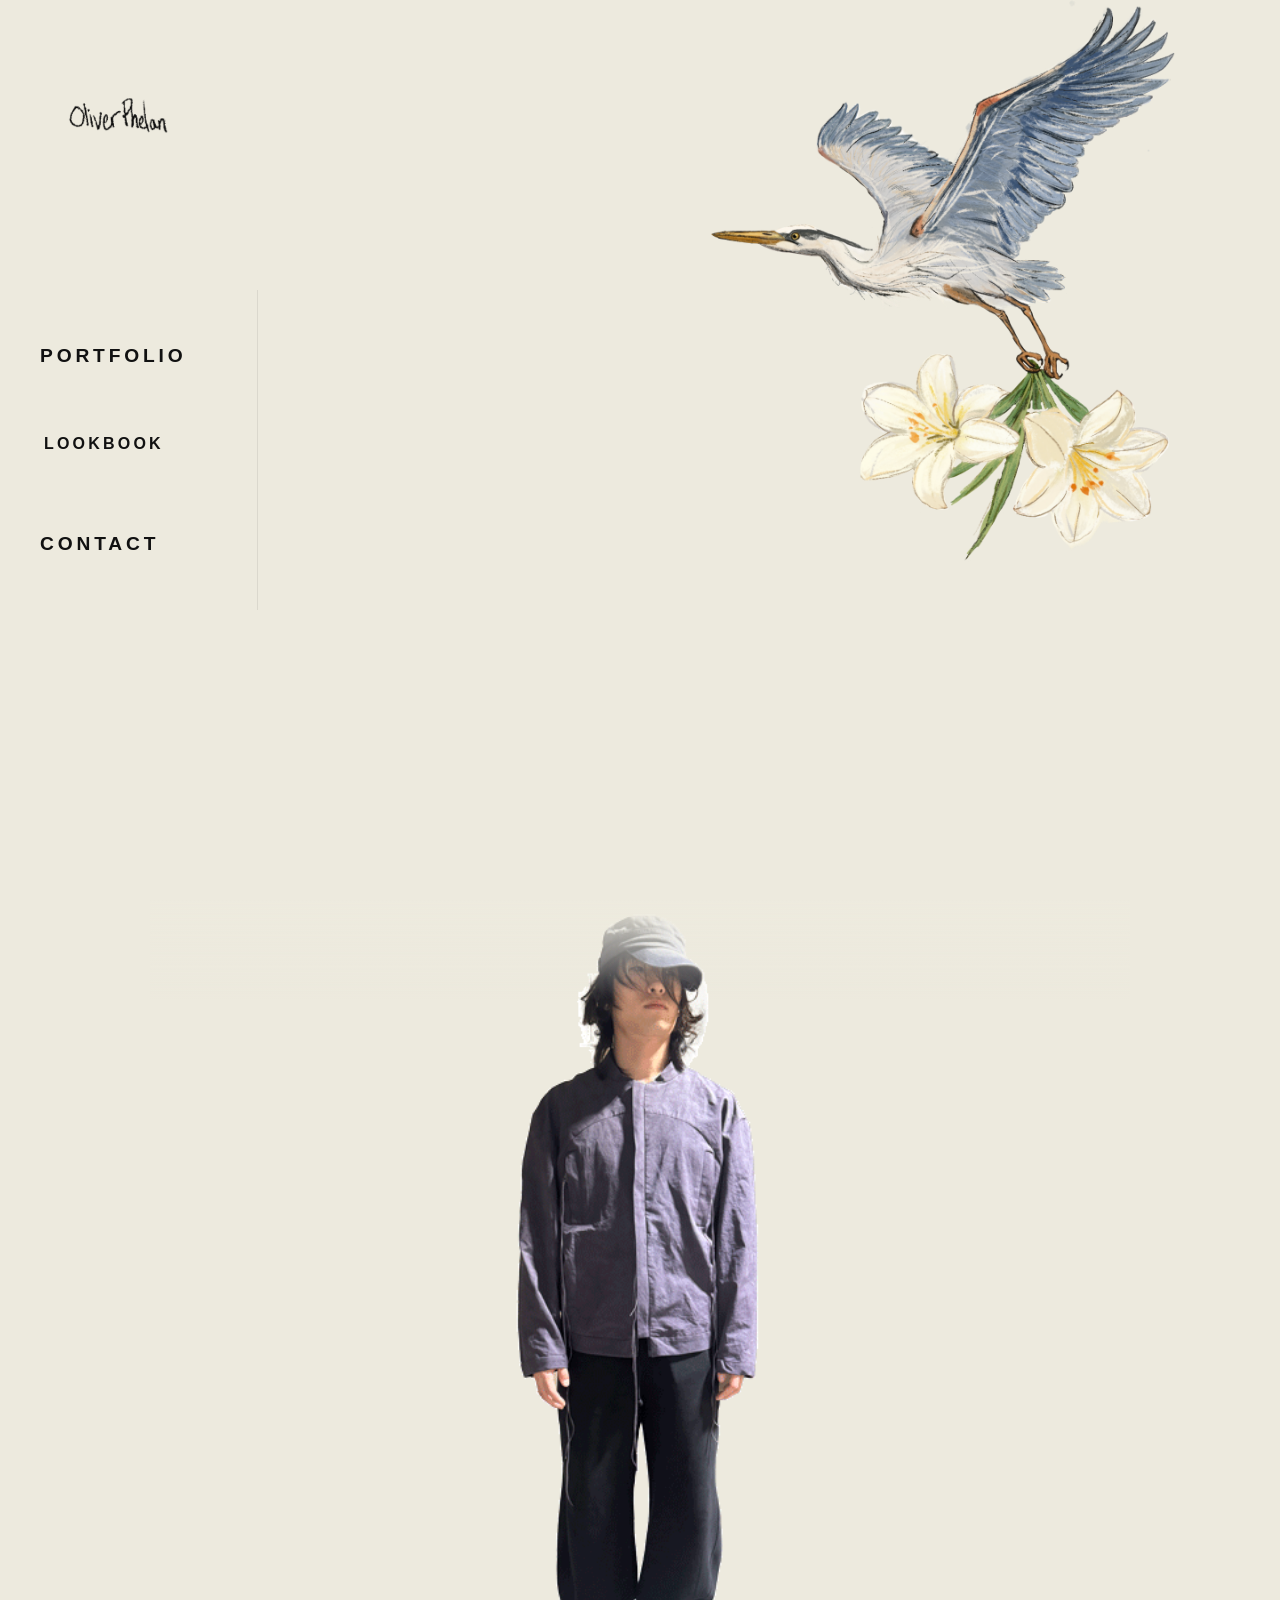
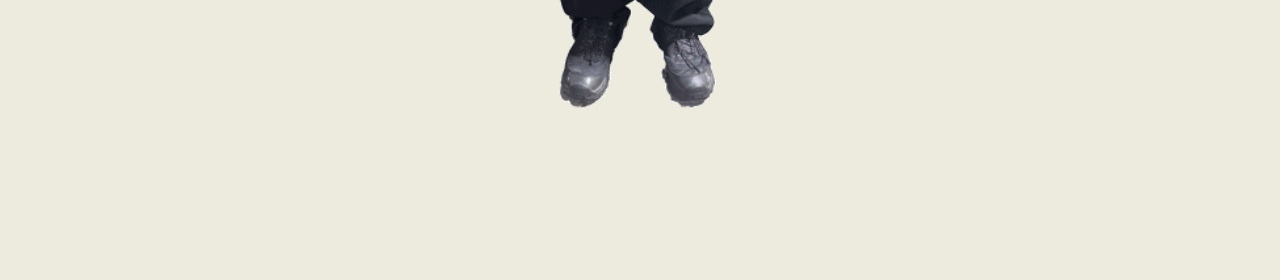
==== commit 00f21314: "Remove comment from index.html" ====
--- a/index.html
+++ b/index.html
@@ -1,5 +1,4 @@
 <!DOCTYPE html>
-//diff
 <html lang="en">
 <head>
 <meta charset="UTF-8">
